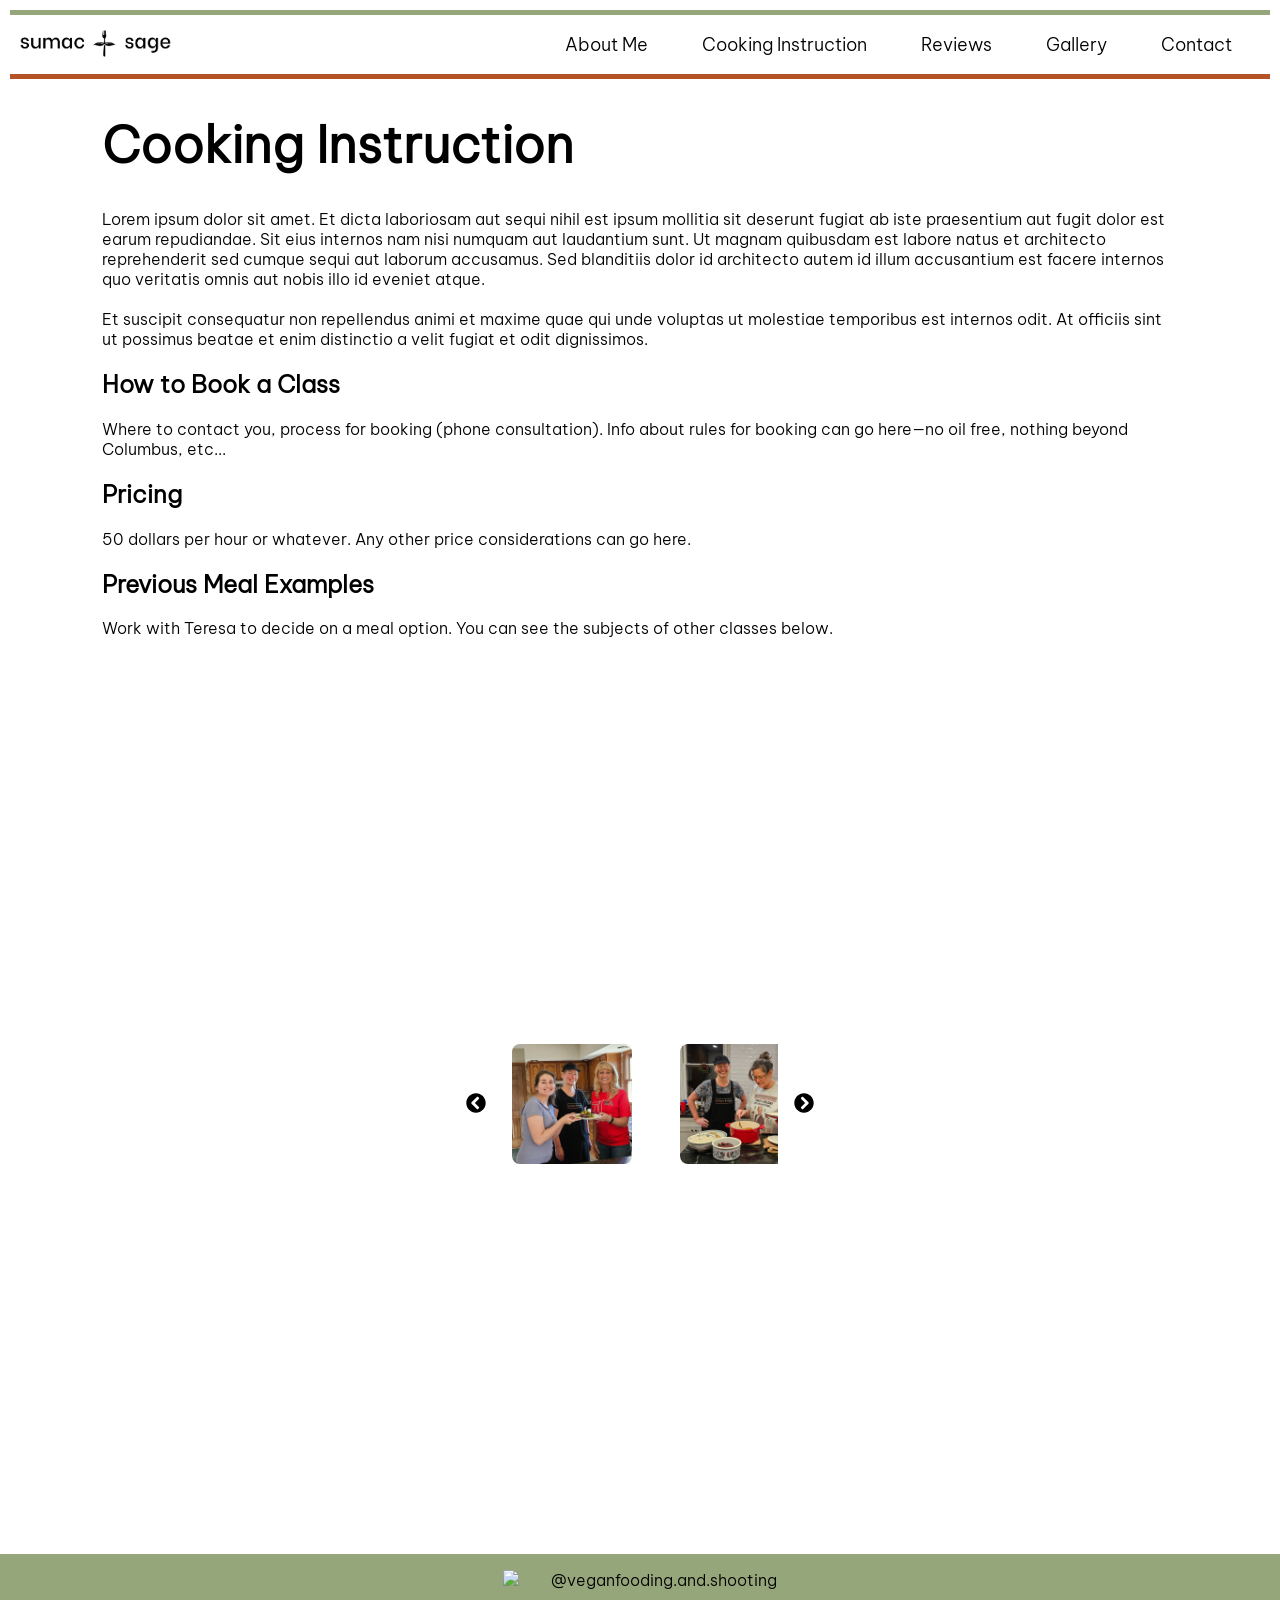
==== classes.html @ 6c552511 "classes page; OOB carousel test" ====
<!DOCTYPE html>
<html lang="en">
<head>
  <title>Sumac + Sage</title>
  <link rel="icon" type="image/x-icon" href="Images/plusSumacSage.png">
  <link rel="stylesheet" href="classes.css">
  <link rel="stylesheet" href="collectiveStyles.css">
  <script src="slider.js"></script>
</head>


<body>
    <header>
        <nav class="navbar">
        <a href="/home.html" class=".logoOuter">
            <img src="Images/logoCropped.png" class="logo">
            </a>
        <ul class = "menu">
            <li><a href="#">About Me</a></li>
            <li><a href="classes.html">Cooking Instruction</a></li>
            <li><a href="reviews.html">Reviews</a></li>
            <li><a href="#">Gallery</a></li>
            <li><a href="#">Contact</a></li>
        </ul>
        </nav>
    </header>

    <div class="innerPage">
        <h1>Cooking Instruction</h1>

        <p id="classesInfo">
            Lorem ipsum dolor sit amet. Et dicta laboriosam aut sequi nihil est ipsum mollitia sit deserunt fugiat ab iste praesentium aut fugit dolor est earum repudiandae. Sit eius internos nam nisi numquam aut laudantium sunt. Ut magnam quibusdam est labore natus et architecto reprehenderit sed cumque sequi aut laborum accusamus. Sed blanditiis dolor id architecto autem id illum accusantium est facere internos quo veritatis omnis aut nobis illo id eveniet atque.
            <br><br>Et suscipit consequatur non repellendus animi et maxime quae qui unde voluptas ut molestiae temporibus est internos odit. At officiis sint ut possimus beatae et enim distinctio a velit fugiat et odit dignissimos.
        </p>

        <h2>How to Book a Class</h2>
        <p>Where to contact you, process for booking (phone consultation). Info about rules for booking can go here—no oil free, nothing beyond Columbus, etc...</p>

        <h2>Pricing</h2>
        <p>50 dollars per hour or whatever. Any other price considerations can go here.</p>

        <h2>Previous Meal Examples</h2>
        <p>Work with Teresa to decide on a meal option. You can see the subjects of other classes below.</p>

        <!--<div class="sliderOuter">
            <div class="sliderContainer">
                <div class="slider">
                    <div class="sliderImg">
                        <img src="Images/JonniMiller.jpg">
                        <p>Meal 1</p>
                    </div>
                    <div class="sliderImg">
                        <img src="Images/MarthaMonk.jpg">
                        <p>Meal 2</p>
                    </div>
                    <div class="sliderImg">
                        <img src="Images/SherryDaniel.jpg">
                        <p>Meal 3</p>
                    </div>
                    <div class="sliderImg">
                        <img src="Images/placeholderImage.png">
                        <p>Meal 4</p>
                    </div>
                </div>
                <button class="prevImg" onclick="prevSlide()">&#10094;</button>
                <button class="nextImg" onclick="nextSlide()">&#10095;</button>
            </div>
        </div>-->

        <div class="container">
            <div class="carousel-view">
              <button id="prev-btn" class="prev-btn">
               <svg viewBox="0 0 512 512" width="20" title="chevron-circle-left">
            <path d="M256 504C119 504 8 393 8 256S119 8 256 8s248 111 248 248-111 248-248 248zM142.1 273l135.5 135.5c9.4 9.4 24.6 9.4 33.9 0l17-17c9.4-9.4 9.4-24.6 0-33.9L226.9 256l101.6-101.6c9.4-9.4 9.4-24.6 0-33.9l-17-17c-9.4-9.4-24.6-9.4-33.9 0L142.1 239c-9.4 9.4-9.4 24.6 0 34z" />
          </svg>
              </button>
              <div id="item-list" class="item-list">
                   <img id="item" class="item" src="Images/JonniMiller.jpg"/>
                    <img id="item" class="item" src="Images/MarthaMonk.jpg"/>
                    <img id="item" class="item" src="Images/SherryDaniel.jpg"/>
                    <img id="item" class="item" src="Images/placeholderImage.png"/>
                  </div>
              <button id="next-btn" class="next-btn">
                    <svg viewBox="0 0 512 512" width="20" title="chevron-circle-right">
            <path d="M256 8c137 0 248 111 248 248S393 504 256 504 8 393 8 256 119 8 256 8zm113.9 231L234.4 103.5c-9.4-9.4-24.6-9.4-33.9 0l-17 17c-9.4 9.4-9.4 24.6 0 33.9L285.1 256 183.5 357.6c-9.4 9.4-9.4 24.6 0 33.9l17 17c9.4 9.4 24.6 9.4 33.9 0L369.9 273c9.4-9.4 9.4-24.6 0-34z" />
          </svg>
                  </button>
              </div>
          </div>

    </div>


    <div class="footer">
        <p><a href="https://www.instagram.com/veganfooding.and.shooting?utm_source=ig_web_button_share_sheet&igsh=ZDNlZDc0MzIxNw==">
            <img src="Images/insta.png" target="_blank" width="30">
            </a></p>
        <p>@veganfooding.and.shooting</p>
    </div>

</body>

</html>
---- classes.css ----
/* STYLES FOR THE COOKING INSTRUCTION PAGE */

h1 {
    font-size: 50px;
}
.innerPage {
    margin-left: 8%;
    margin-right: 8%;
}

/* SLIDER STYLES */
button{
    border: none;
    cursor: pointer;
    color: white;
    background: none;
    transition: all .3s ease-in-out;
}

.container {
  width: 100%;
  height: 100vh;
  display: flex;
  justify-content: center;
  align-items: center;
  background-color: white;
}

.carousel-view {
  display: flex;
  justify-content: space-between;
  align-items: center;
  gap: 10px;
  padding: 44px 0;
  transition: all 0.25s ease-in;
}

.carousel-view .item-list {
  max-width: 950px;
  width: 20vw;
  padding: 50px 10px;
  display: flex;
  gap: 48px;
  scroll-behavior: smooth;
  transition: all 0.25s ease-in;
  -ms-overflow-style: none; /* IE and Edge */
  scrollbar-width: none; /* Firefox */
  overflow: auto;
  scroll-snap-type: x mandatory;
}


/* Hide scrollbar for Chrome, Safari and Opera */
.item-list::-webkit-scrollbar {
  display: none;
}

.prev-btn {
  background: none;
  cursor: pointer;
}

.next-btn {
  cursor: pointer;
}

.item {
  scroll-snap-align: center;
  min-width: 120px;
  height: 120px;
  background-color: deeppink;
  border-radius:8px;
}
---- collectiveStyles.css ----
/* Common styles, like the nav bar, footer, and spacer element */

@font-face {
    font-family: 'BeVietnamBold';
    src: url('Fonts/BeVietnamPro-Light.ttf');
  }
  @font-face {
    font-family: 'BeVietnamLight';
    src: url('Fonts/BeVietnamPro-Light.ttf');
  }
html {
    font-family: 'BeVietnamBold', sans-serif;
}
p {
    font-family: 'BeVietnamLight' !important;
}

/* RESET */
html, body {
    margin:0;
    padding:0;
}

.spacer {
    height: 2em;
}
.navbar {
    display: flex;
    align-items: center;
    justify-content: space-between;
    /*padding: 10px;*/
    margin:10px;

    border-top: 5px solid #94A67A;
    border-bottom: 5px solid #B45326;
}
.navbar a {
    flex-basis:15%
}
.logo {
    width: 100%;
}
.navbar ul {
    flex-basis:85%;
}

.menu {
    display: flex;
    gap: 3em;
    font-size: 18px;
    list-style-type: none;
    padding-right:3%;
    justify-content: flex-end;
}

.menu a {
    color: black;
    text-decoration: none;
    transition: .3s ease-in-out;
}

.menu a:hover {
    color: #B45326;
    opacity: 1;
}

.footer {
    background-color: #94A67A;
    display: flex;
    column-gap: 2em;
    align-items: center;
    justify-content: center;
}
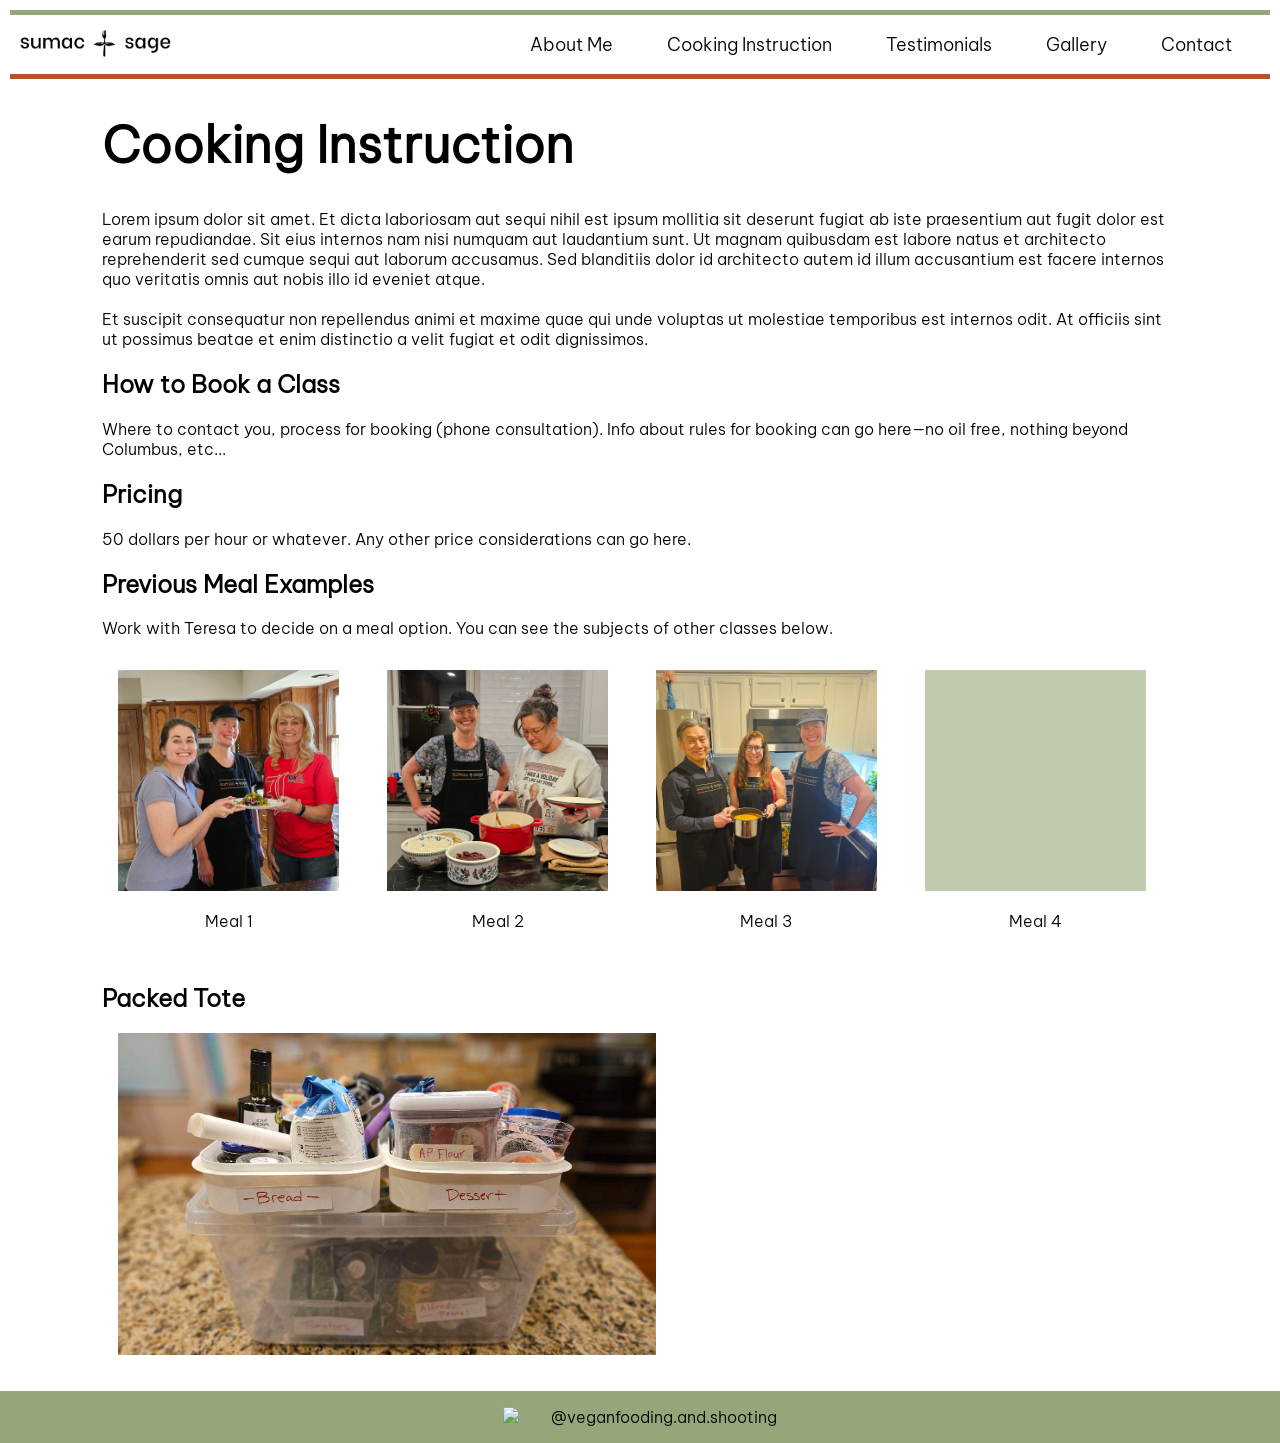
==== commit 1b645da7: "new pages and php test" ====
--- a/classes.html
+++ b/classes.html
@@ -5,7 +5,6 @@
   <link rel="icon" type="image/x-icon" href="Images/plusSumacSage.png">
   <link rel="stylesheet" href="classes.css">
   <link rel="stylesheet" href="collectiveStyles.css">
-  <script src="slider.js"></script>
 </head>
 
 
@@ -16,11 +15,11 @@
             <img src="Images/logoCropped.png" class="logo">
             </a>
         <ul class = "menu">
-            <li><a href="#">About Me</a></li>
+            <li><a href="about.html">About Me</a></li>
             <li><a href="classes.html">Cooking Instruction</a></li>
-            <li><a href="reviews.html">Reviews</a></li>
+            <li><a href="Testimonials.html">Testimonials</a></li>
             <li><a href="#">Gallery</a></li>
-            <li><a href="#">Contact</a></li>
+            <li><a href="contact.html">Contact</a></li>
         </ul>
         </nav>
     </header>
@@ -42,51 +41,31 @@
         <h2>Previous Meal Examples</h2>
         <p>Work with Teresa to decide on a meal option. You can see the subjects of other classes below.</p>
 
-        <!--<div class="sliderOuter">
-            <div class="sliderContainer">
-                <div class="slider">
-                    <div class="sliderImg">
-                        <img src="Images/JonniMiller.jpg">
-                        <p>Meal 1</p>
-                    </div>
-                    <div class="sliderImg">
-                        <img src="Images/MarthaMonk.jpg">
-                        <p>Meal 2</p>
-                    </div>
-                    <div class="sliderImg">
-                        <img src="Images/SherryDaniel.jpg">
-                        <p>Meal 3</p>
-                    </div>
-                    <div class="sliderImg">
-                        <img src="Images/placeholderImage.png">
-                        <p>Meal 4</p>
-                    </div>
-                </div>
-                <button class="prevImg" onclick="prevSlide()">&#10094;</button>
-                <button class="nextImg" onclick="nextSlide()">&#10095;</button>
+        <div class="imgDisplay">
+            <div class="imgBox">
+                <img src="Images/JonniMiller.jpg">
+                <p>Meal 1</p>
             </div>
-        </div>-->
-
-        <div class="container">
-            <div class="carousel-view">
-              <button id="prev-btn" class="prev-btn">
-               <svg viewBox="0 0 512 512" width="20" title="chevron-circle-left">
-            <path d="M256 504C119 504 8 393 8 256S119 8 256 8s248 111 248 248-111 248-248 248zM142.1 273l135.5 135.5c9.4 9.4 24.6 9.4 33.9 0l17-17c9.4-9.4 9.4-24.6 0-33.9L226.9 256l101.6-101.6c9.4-9.4 9.4-24.6 0-33.9l-17-17c-9.4-9.4-24.6-9.4-33.9 0L142.1 239c-9.4 9.4-9.4 24.6 0 34z" />
-          </svg>
-              </button>
-              <div id="item-list" class="item-list">
-                   <img id="item" class="item" src="Images/JonniMiller.jpg"/>
-                    <img id="item" class="item" src="Images/MarthaMonk.jpg"/>
-                    <img id="item" class="item" src="Images/SherryDaniel.jpg"/>
-                    <img id="item" class="item" src="Images/placeholderImage.png"/>
-                  </div>
-              <button id="next-btn" class="next-btn">
-                    <svg viewBox="0 0 512 512" width="20" title="chevron-circle-right">
-            <path d="M256 8c137 0 248 111 248 248S393 504 256 504 8 393 8 256 119 8 256 8zm113.9 231L234.4 103.5c-9.4-9.4-24.6-9.4-33.9 0l-17 17c-9.4 9.4-9.4 24.6 0 33.9L285.1 256 183.5 357.6c-9.4 9.4-9.4 24.6 0 33.9l17 17c9.4 9.4 24.6 9.4 33.9 0L369.9 273c9.4-9.4 9.4-24.6 0-34z" />
-          </svg>
-                  </button>
-              </div>
-          </div>
+            <div class="imgBox">
+                <img src="Images/MarthaMonk.jpg">
+                <p>Meal 2</p>
+            </div>
+            <div class="imgBox">
+                <img src="Images/SherryDaniel.jpg">
+                <p>Meal 3</p>
+            </div>
+            <div class="imgBox">
+                <img src="Images/placeholderImage.png">
+                <p>Meal 4</p>
+            </div>
+        </div>
+        
+        <div>
+            <h2>Packed Tote</h2>
+            <img src="Images/packed_tote.jpg" id="tote">
+        </div>
+        
+        <div class="spacer"></div>
 
     </div>
 
@@ -98,6 +77,6 @@
         <p>@veganfooding.and.shooting</p>
     </div>
 
-</body>
+</body>  
 
 </html>
--- a/classes.css
+++ b/classes.css
@@ -9,65 +9,33 @@
 }
 
 /* SLIDER STYLES */
-button{
-    border: none;
-    cursor: pointer;
-    color: white;
-    background: none;
-    transition: all .3s ease-in-out;
+.imgDisplay {
+    display: flex;
 }
 
-.container {
-  width: 100%;
-  height: 100vh;
-  display: flex;
-  justify-content: center;
-  align-items: center;
-  background-color: white;
+.imgBox {
+    flex: 1;
+    margin-right: 1em;
+    padding: 1em;
+    
+}
+/*.imgBox:nth-child(1){
+    margin-left: 0px;
+    padding-left: 0px;
+}
+.imgBox:last-child {
+    margin-right: 0px;
+    padding-right: 0px;
+}*/
+.imgBox img {
+    width: 100%;
+}
+.imgBox p {
+    display: flex;
+    justify-content: center;
 }
 
-.carousel-view {
-  display: flex;
-  justify-content: space-between;
-  align-items: center;
-  gap: 10px;
-  padding: 44px 0;
-  transition: all 0.25s ease-in;
-}
-
-.carousel-view .item-list {
-  max-width: 950px;
-  width: 20vw;
-  padding: 50px 10px;
-  display: flex;
-  gap: 48px;
-  scroll-behavior: smooth;
-  transition: all 0.25s ease-in;
-  -ms-overflow-style: none; /* IE and Edge */
-  scrollbar-width: none; /* Firefox */
-  overflow: auto;
-  scroll-snap-type: x mandatory;
-}
-
-
-/* Hide scrollbar for Chrome, Safari and Opera */
-.item-list::-webkit-scrollbar {
-  display: none;
-}
-
-.prev-btn {
-  background: none;
-  cursor: pointer;
-}
-
-.next-btn {
-  cursor: pointer;
-}
-
-.item {
-  scroll-snap-align: center;
-  min-width: 120px;
-  height: 120px;
-  background-color: deeppink;
-  border-radius:8px;
+#tote {
+    width: 50%;
+    padding-left: 1em;
 }
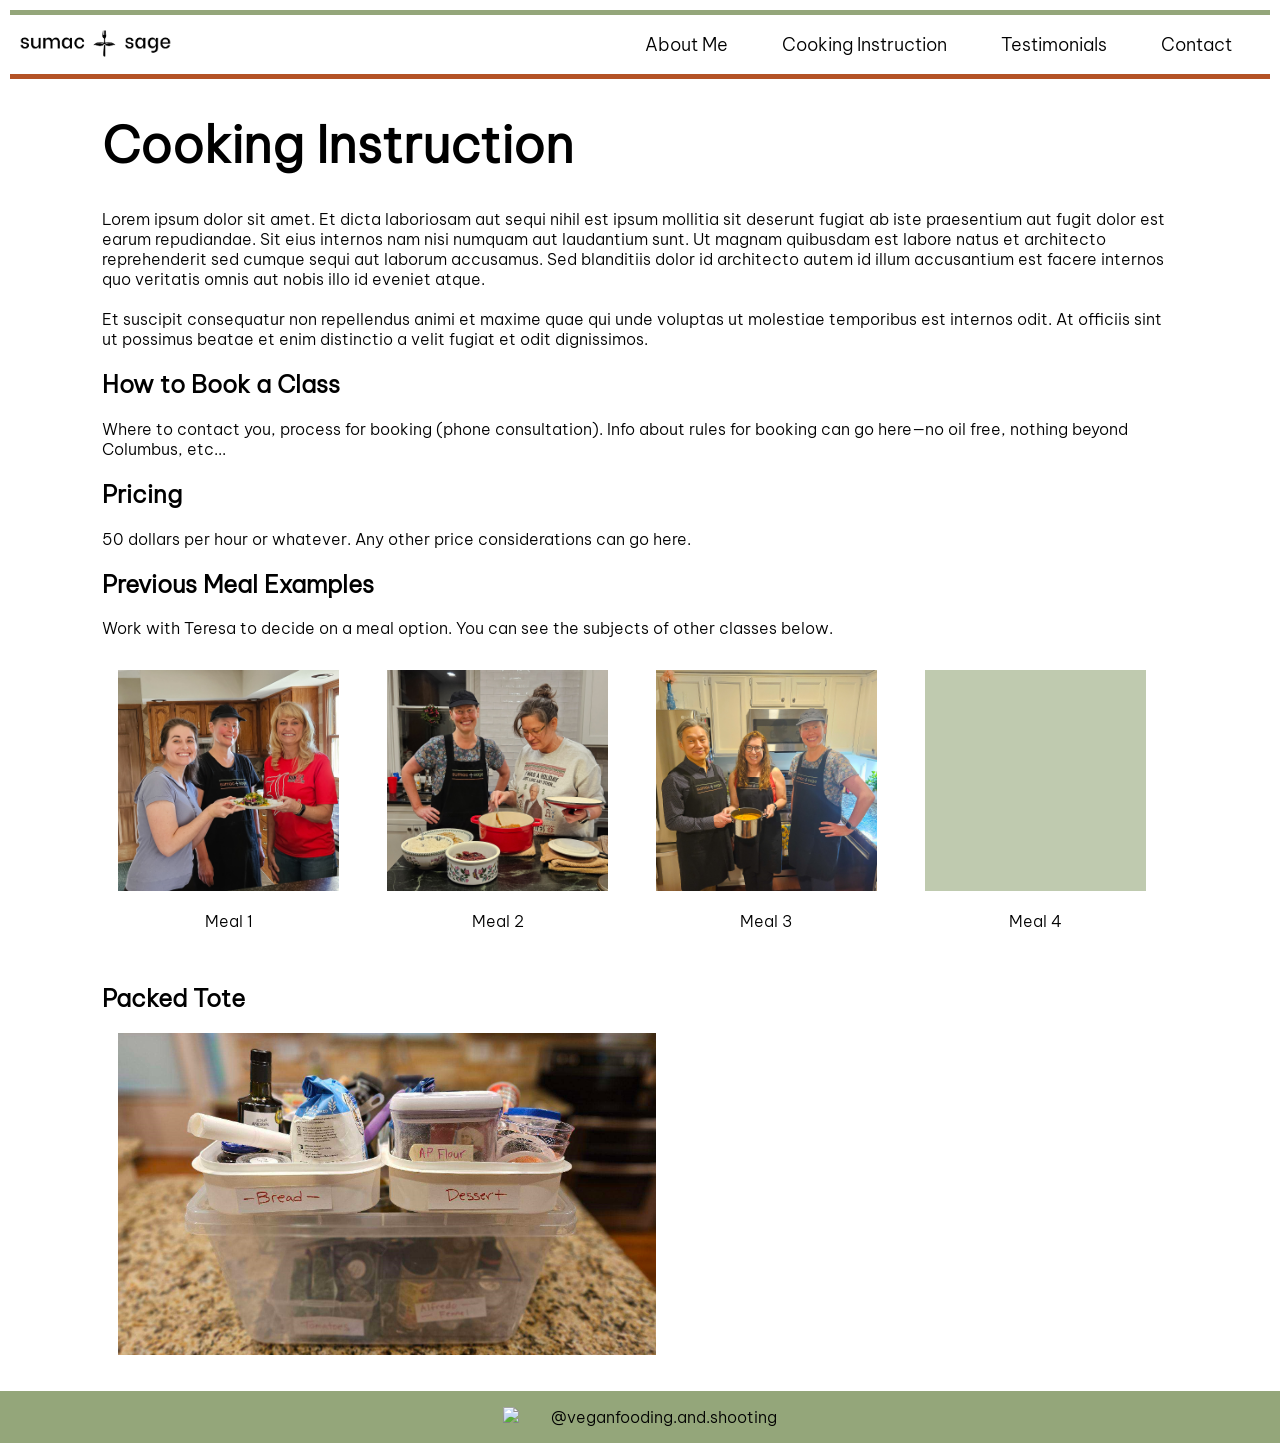
==== commit 863788ac: "Contact page and form" ====
--- a/classes.html
+++ b/classes.html
@@ -18,7 +18,7 @@
             <li><a href="about.html">About Me</a></li>
             <li><a href="classes.html">Cooking Instruction</a></li>
             <li><a href="Testimonials.html">Testimonials</a></li>
-            <li><a href="#">Gallery</a></li>
+            <!--<li><a href="#">Gallery</a></li>-->
             <li><a href="contact.html">Contact</a></li>
         </ul>
         </nav>
--- a/collectiveStyles.css
+++ b/collectiveStyles.css
@@ -8,10 +8,10 @@
     font-family: 'BeVietnamLight';
     src: url('Fonts/BeVietnamPro-Light.ttf');
   }
-html {
+html, #submit, .emailBox, .msgBox {
     font-family: 'BeVietnamBold', sans-serif;
 }
-p {
+p, #submit, .emailBox, .msgBox {
     font-family: 'BeVietnamLight' !important;
 }
 
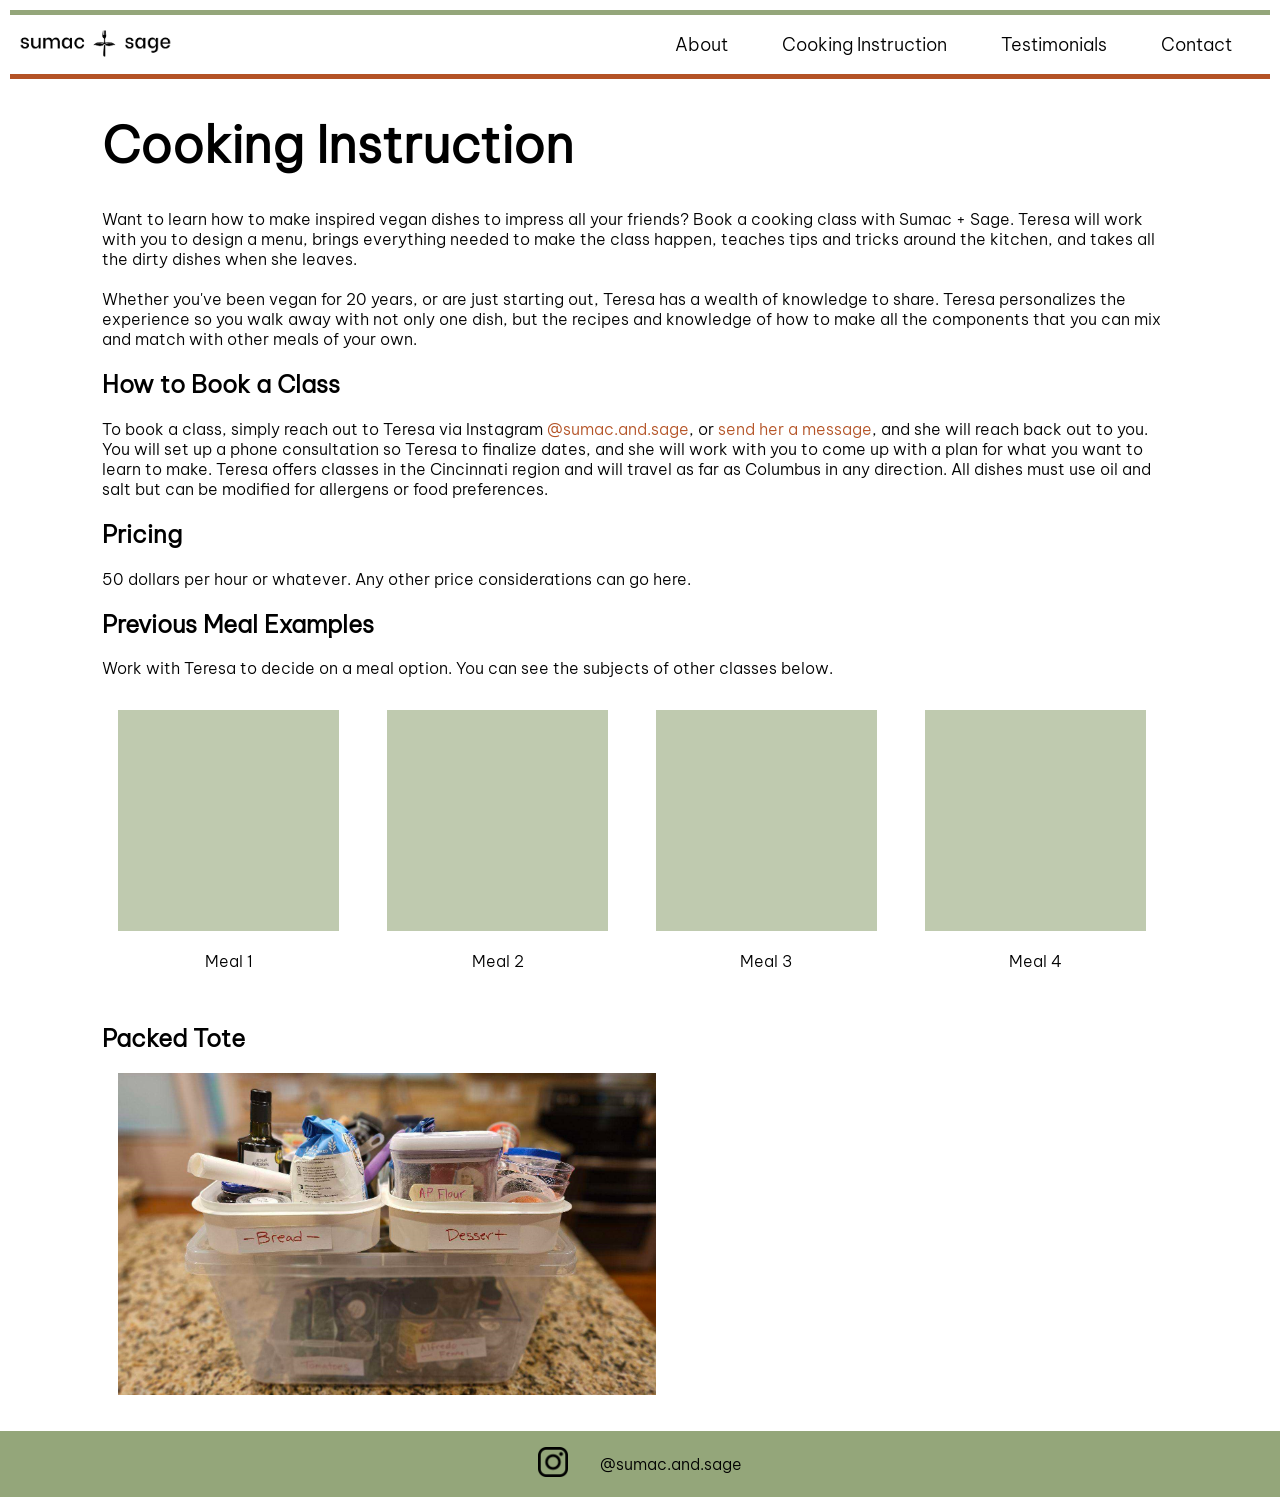
==== commit 5a9a0b4f: "content changes" ====
--- a/classes.html
+++ b/classes.html
@@ -15,7 +15,7 @@
             <img src="Images/logoCropped.png" class="logo">
             </a>
         <ul class = "menu">
-            <li><a href="about.html">About Me</a></li>
+            <li><a href="about.html">About</a></li>
             <li><a href="classes.html">Cooking Instruction</a></li>
             <li><a href="Testimonials.html">Testimonials</a></li>
             <!--<li><a href="#">Gallery</a></li>-->
@@ -28,12 +28,15 @@
         <h1>Cooking Instruction</h1>
 
         <p id="classesInfo">
-            Lorem ipsum dolor sit amet. Et dicta laboriosam aut sequi nihil est ipsum mollitia sit deserunt fugiat ab iste praesentium aut fugit dolor est earum repudiandae. Sit eius internos nam nisi numquam aut laudantium sunt. Ut magnam quibusdam est labore natus et architecto reprehenderit sed cumque sequi aut laborum accusamus. Sed blanditiis dolor id architecto autem id illum accusantium est facere internos quo veritatis omnis aut nobis illo id eveniet atque.
-            <br><br>Et suscipit consequatur non repellendus animi et maxime quae qui unde voluptas ut molestiae temporibus est internos odit. At officiis sint ut possimus beatae et enim distinctio a velit fugiat et odit dignissimos.
+            Want to learn how to make inspired vegan dishes to impress all your friends? Book a cooking class with Sumac + Sage. Teresa will work with you to design a menu, brings everything needed to make the class happen, teaches tips and tricks around the kitchen, and takes all the dirty dishes when she leaves. 
+            <br><br>
+            Whether you've been vegan for 20 years, or are just starting out, Teresa has a wealth of knowledge to share. Teresa personalizes the experience so you walk away with not only one dish, but the recipes and knowledge of how to make all the components that you can mix and match with other meals of your own. 
         </p>
 
         <h2>How to Book a Class</h2>
-        <p>Where to contact you, process for booking (phone consultation). Info about rules for booking can go here—no oil free, nothing beyond Columbus, etc...</p>
+        <p>To book a class, simply reach out to Teresa via Instagram <a style="text-decoration: none; color: #B45326;" href="https://www.instagram.com/sumac.and.sage?utm_source=ig_web_button_share_sheet&igsh=ZDNlZDc0MzIxNw==">@sumac.and.sage</a>, or <a style="text-decoration: none; color: #B45326;" href="contact.html" >send her a message</a>, and she will reach back out to you. You will set up a phone consultation so Teresa to finalize dates, and she will work with you to come up with a plan for what you want to learn to make. 
+
+            Teresa offers classes in the Cincinnati region and will travel as far as Columbus in any direction. All dishes must use oil and salt but can be modified for allergens or food preferences.</p>
 
         <h2>Pricing</h2>
         <p>50 dollars per hour or whatever. Any other price considerations can go here.</p>
@@ -43,15 +46,15 @@
 
         <div class="imgDisplay">
             <div class="imgBox">
-                <img src="Images/JonniMiller.jpg">
+                <img src="Images/placeholderImage.png">
                 <p>Meal 1</p>
             </div>
             <div class="imgBox">
-                <img src="Images/MarthaMonk.jpg">
+                <img src="Images/placeholderImage.png">
                 <p>Meal 2</p>
             </div>
             <div class="imgBox">
-                <img src="Images/SherryDaniel.jpg">
+                <img src="Images/placeholderImage.png">
                 <p>Meal 3</p>
             </div>
             <div class="imgBox">
@@ -71,10 +74,10 @@
 
 
     <div class="footer">
-        <p><a href="https://www.instagram.com/veganfooding.and.shooting?utm_source=ig_web_button_share_sheet&igsh=ZDNlZDc0MzIxNw==">
+        <p><a href="https://www.instagram.com/sumac.and.sage?utm_source=ig_web_button_share_sheet&igsh=ZDNlZDc0MzIxNw==">
             <img src="Images/insta.png" target="_blank" width="30">
             </a></p>
-        <p>@veganfooding.and.shooting</p>
+        <p>@sumac.and.sage</p>
     </div>
 
 </body>  
